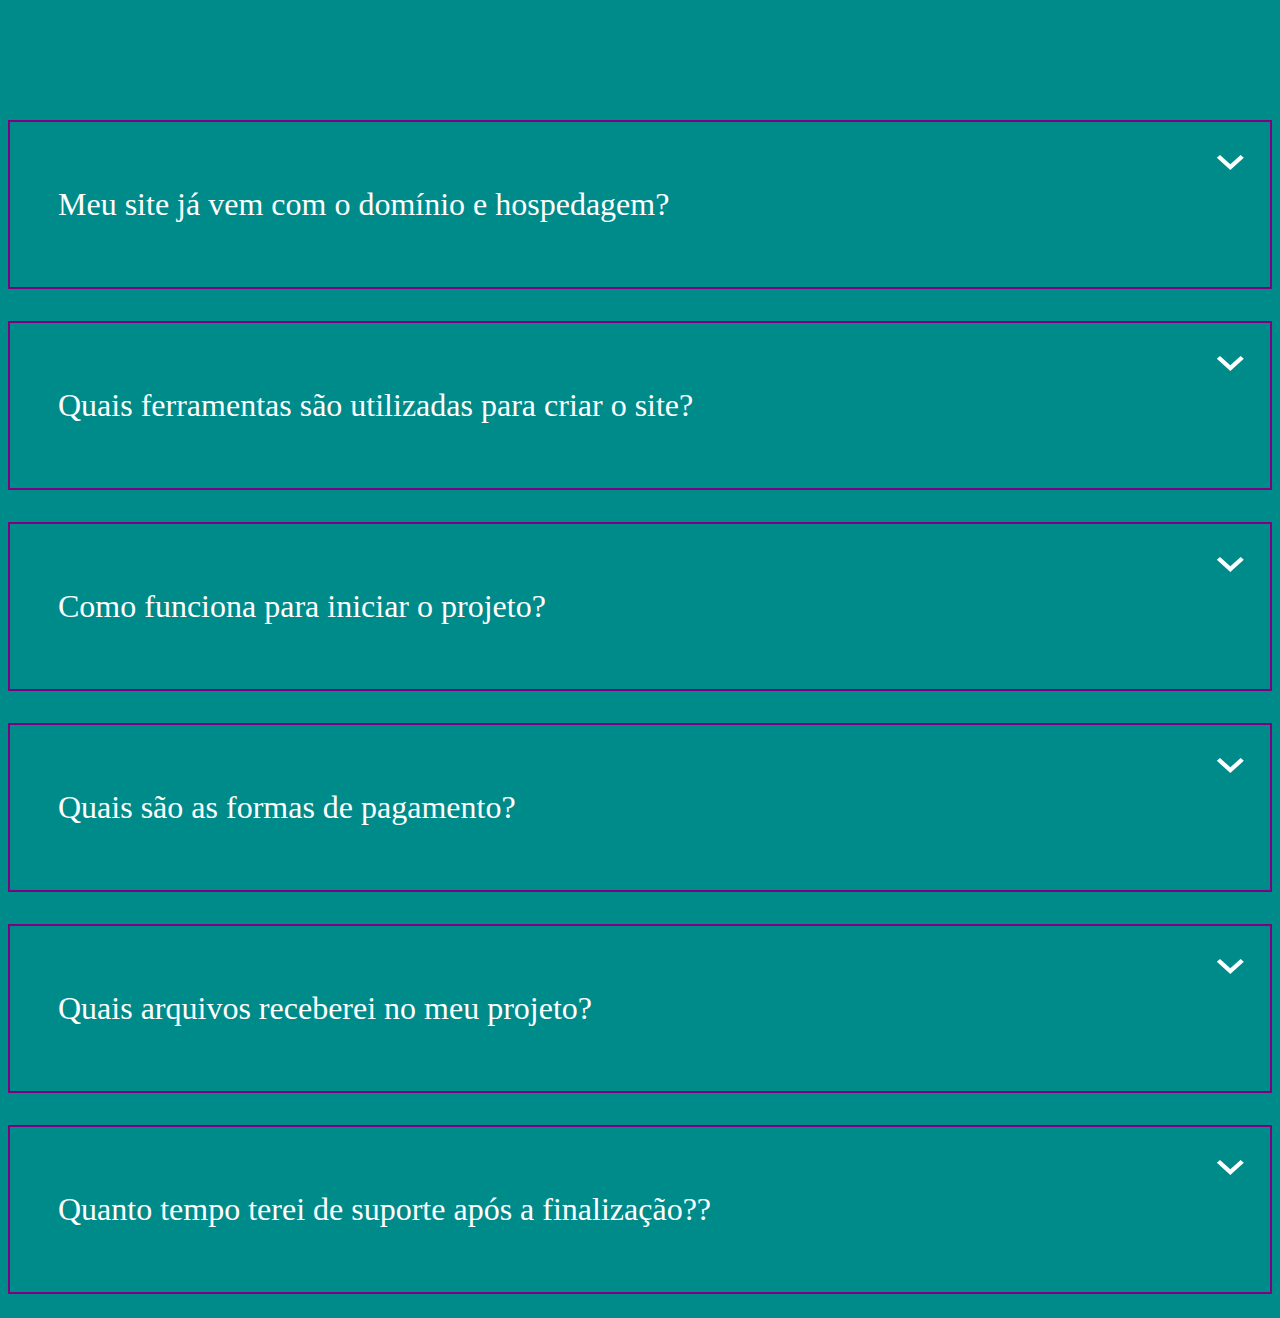
==== teste.html @ f20944f4 "deploy" ====
<!DOCTYPE html>
<html lang="en">

<head>
    <meta charset="UTF-8">
    <meta http-equiv="X-UA-Compatible" content="IE=edge">
    <meta name="viewport" content="width=device-width, initial-scale=1.0">
    <title>Document</title>
</head>

<style>
    body {
        background-color: darkcyan;
        display: flex;
        align-items: center;
        min-height: 100vh;
    }

    .sanfona {
        display: flex;
        flex-direction: column;
        margin-top: 6rem;
        width: 100%;
    }

    .sanfona-card {
        border: 2px solid purple;
        padding: 2rem 3rem;
        position: relative;
        margin: 1rem 0;
        color: #fff;
        display: flex;
        flex-wrap: wrap;

    }

    .sanfona-card h3 {
        font-size: 2rem;
        font-weight: 400;
    }

    .sanfona-card p {
        font-size: 1.5rem;
        font-weight: 200;
        margin: 1rem 0;
        width: 90%;
    }

    .seeMore {
        position: absolute;
        right: 20px;
        background: transparent;
        border: none;
        transition: rotate .3s ease-in-out;
        -webkit-transition: rotate .3s ease-in-out;
        cursor: pointer;


    }

    .seeMore::after {
        content: url(/assets/img/arrow-sanfona.svg);

    }

    .sanfona-content {
        transition: all .3s ease-in-out;
        display: none;
    }

    .active {
        display: block;
        -webkit-display: block;
    }

    .active2 {
        transition: all 500ms ease-in-out;
        -webkit-transition: all 500ms ease-in-out;
        background: lightpink;
    }

    .rotateBtn {
        rotate: 90deg;
        -webkit-rotate: 90deg;
    }
</style>

<body>
    <div class="sanfona">
        <div class="sanfona-card">
            <h3>Meu site já vem com o domínio e hospedagem?</h3>
            <button class="seeMore" aria-label="ver mais"></button>
            <div class="sanfona-content">
                <p>Não! O domínio e a hospedagem são escolhidos pelo cliente, pois é
                    um serviço que deverá ser pago anualmente para ter seu site no ar.</p>
            </div>
        </div>

        <div class="sanfona-card">
            <h3>Quais ferramentas são utilizadas para criar o site?</h3>
            <button class="seeMore" aria-label="ver mais"></button>
            <div class="sanfona-content">
                <p>Não! O domínio e a hospedagem são escolhidos pelo cliente, pois é
                    um serviço que deverá ser pago anualmente para ter seu site no ar.</p>
            </div>
        </div>

        <div class="sanfona-card">
            <h3>Como funciona para iniciar o projeto?</h3>
            <button class="seeMore" aria-label="ver mais"></button>
            <div class="sanfona-content">
                <p>Não! O domínio e a hospedagem são escolhidos pelo cliente, pois é
                    um serviço que deverá ser pago anualmente para ter seu site no ar.</p>
            </div>
        </div>

        <div class="sanfona-card">
            <h3>Quais são as formas de pagamento?</h3>
            <button class="seeMore" aria-label="ver mais"></button>
            <div class="sanfona-content">
                <p>Não! O domínio e a hospedagem são escolhidos pelo cliente, pois é
                    um serviço que deverá ser pago anualmente para ter seu site no ar.</p>
            </div>
        </div>

        <div class="sanfona-card">
            <h3>Quais arquivos receberei no meu projeto?</h3>
            <button class="seeMore" aria-label="ver mais"></button>
            <div class="sanfona-content">
                <p>Não! O domínio e a hospedagem são escolhidos pelo cliente, pois é
                    um serviço que deverá ser pago anualmente para ter seu site no ar.</p>
            </div>
        </div>

        <div class="sanfona-card">
            <h3>Quanto tempo terei de suporte após a finalização??</h3>
            <button class="seeMore" aria-label="ver mais"></button>
            <div class="sanfona-content">
                <p>Não! O domínio e a hospedagem são escolhidos pelo cliente, pois é
                    um serviço que deverá ser pago anualmente para ter seu site no ar.</p>
            </div>
        </div>
    </div>

    <script src="assets/js/main.js"></script>
</body>

</html>
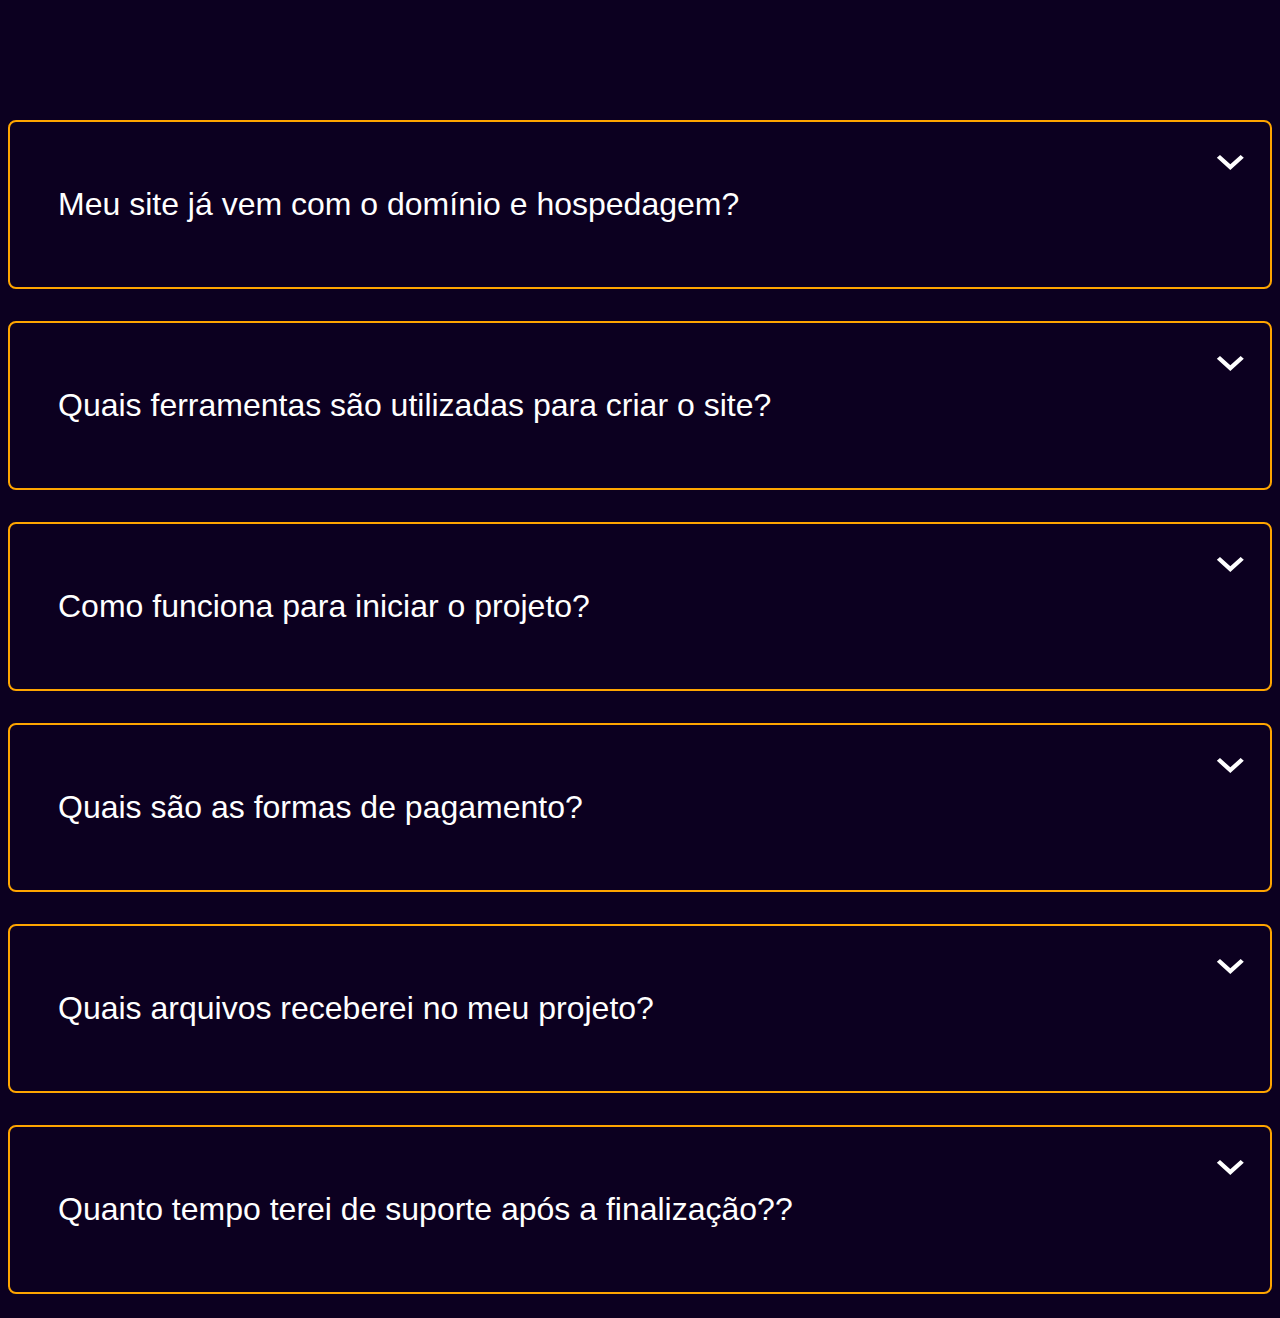
==== commit 707c7f54: "deploy" ====
--- a/teste.html
+++ b/teste.html
@@ -10,7 +10,7 @@
 
 <style>
     body {
-        background-color: darkcyan;
+        background-color: rgb(12, 0, 32);
         display: flex;
         align-items: center;
         min-height: 100vh;
@@ -24,14 +24,15 @@
     }
 
     .sanfona-card {
-        border: 2px solid purple;
+        border: 2px solid orange;
         padding: 2rem 3rem;
         position: relative;
         margin: 1rem 0;
         color: #fff;
+        font-family: Arial, Helvetica, sans-serif;
         display: flex;
         flex-wrap: wrap;
-
+        border-radius: .5rem;
     }
 
     .sanfona-card h3 {
@@ -64,7 +65,6 @@
     }
 
     .sanfona-content {
-        transition: all .3s ease-in-out;
         display: none;
     }
 
@@ -74,9 +74,12 @@
     }
 
     .active2 {
-        transition: all 500ms ease-in-out;
-        -webkit-transition: all 500ms ease-in-out;
-        background: lightpink;
+        transition: all 200ms;
+        -webkit-transition: all 200ms;
+        background: rgb(95, 0, 0);
+        border-color: #fff;
+        box-shadow: 0 0 10px orange;
+
     }
 
     .rotateBtn {
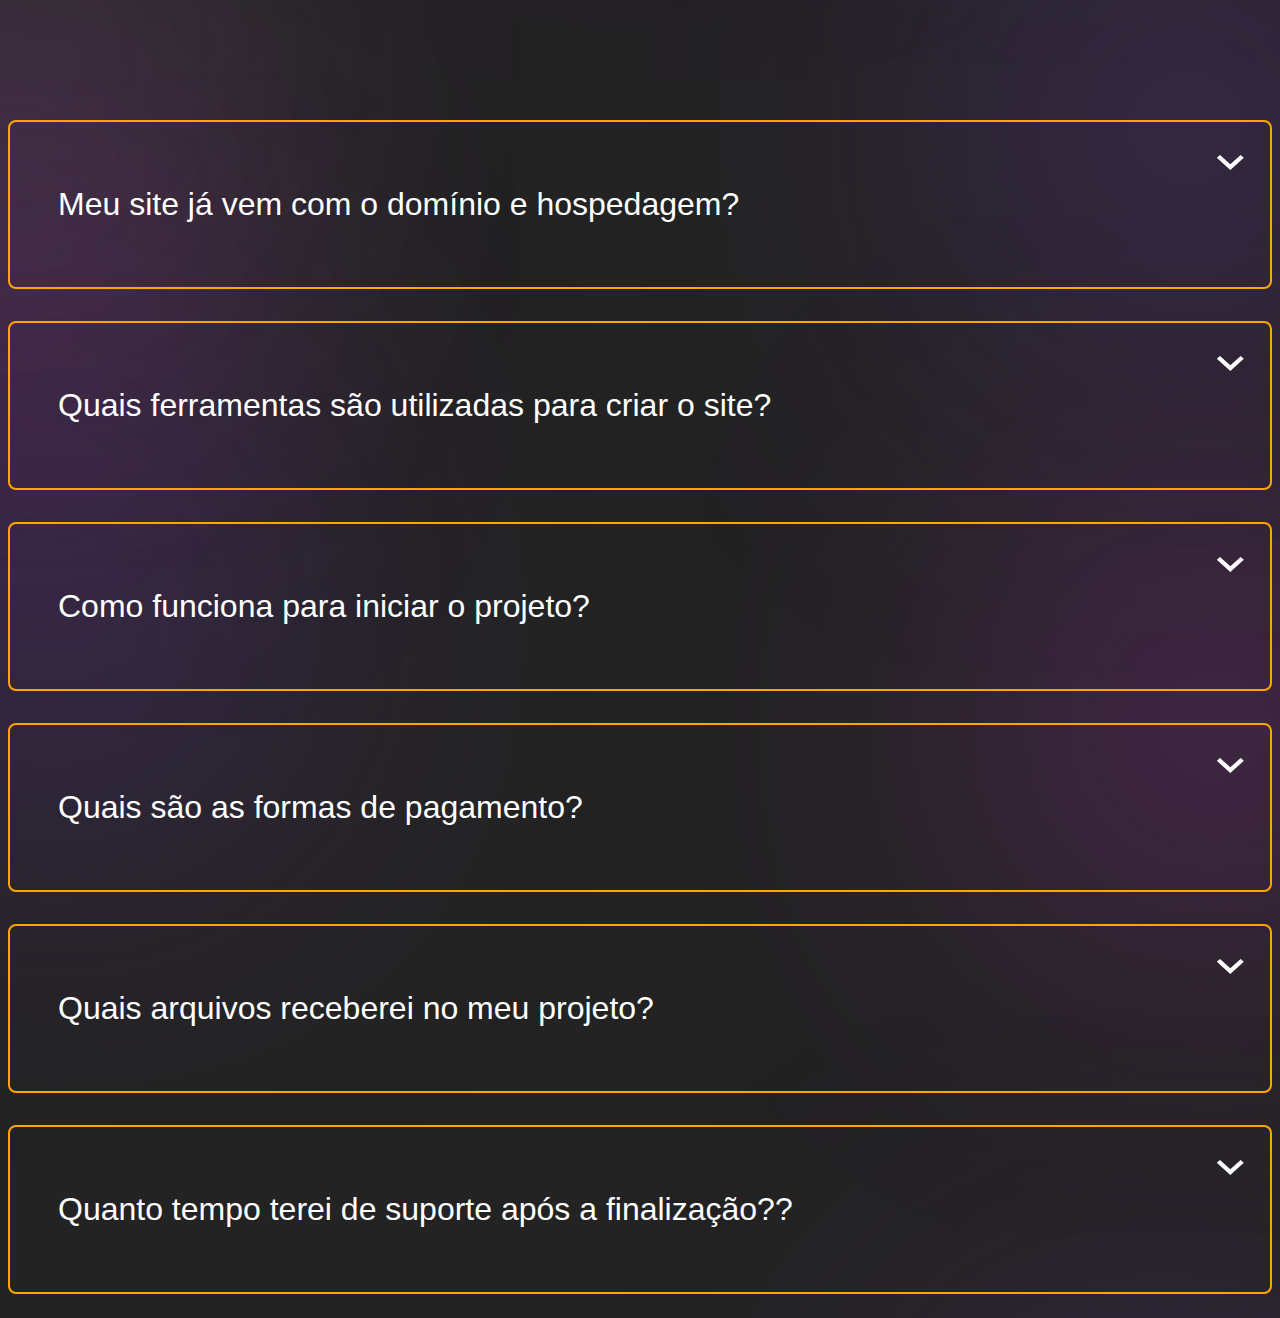
==== commit 9f492a7a: "deploy" ====
--- a/teste.html
+++ b/teste.html
@@ -14,6 +14,11 @@
         display: flex;
         align-items: center;
         min-height: 100vh;
+        background: url(/assets/img/wallpaper-body.svg);
+        background-size: cover;
+        background-position: center center;
+        background-repeat: no-repeat;
+        overflow-x: hidden;
     }
 
     .sanfona {
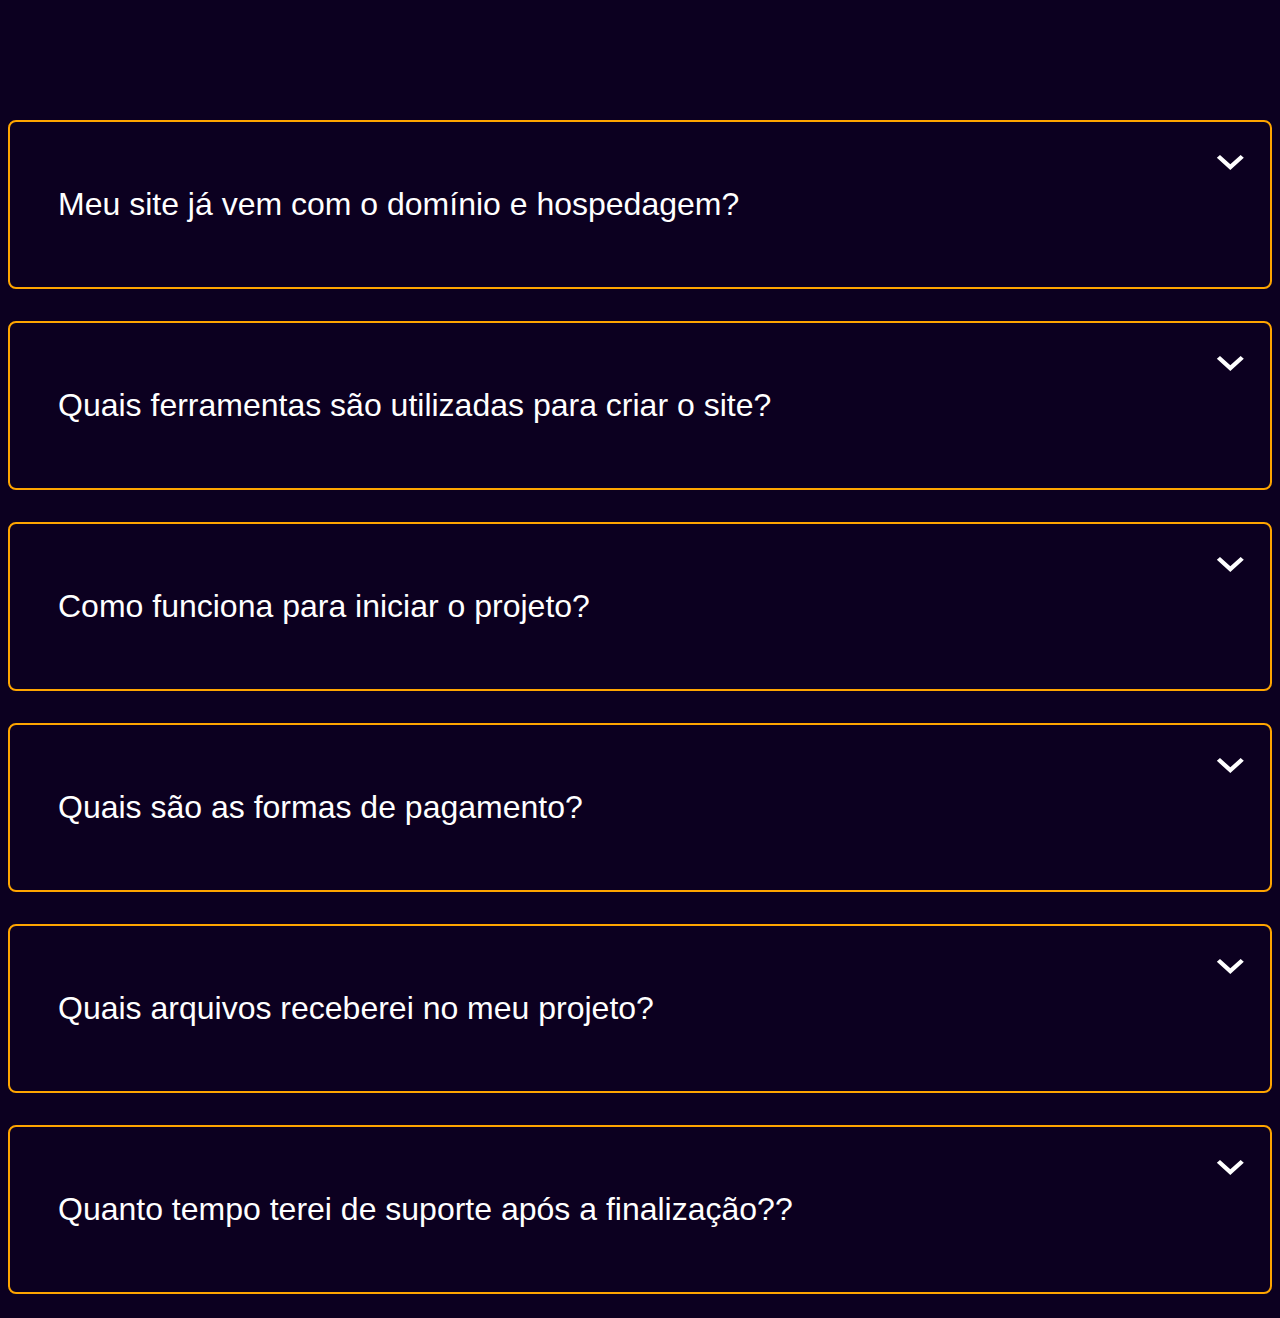
==== commit a5c445af: "deploy" ====
--- a/teste.html
+++ b/teste.html
@@ -14,10 +14,6 @@
         display: flex;
         align-items: center;
         min-height: 100vh;
-        background: url(/assets/img/wallpaper-body.svg);
-        background-size: cover;
-        background-position: center center;
-        background-repeat: no-repeat;
         overflow-x: hidden;
     }
 
